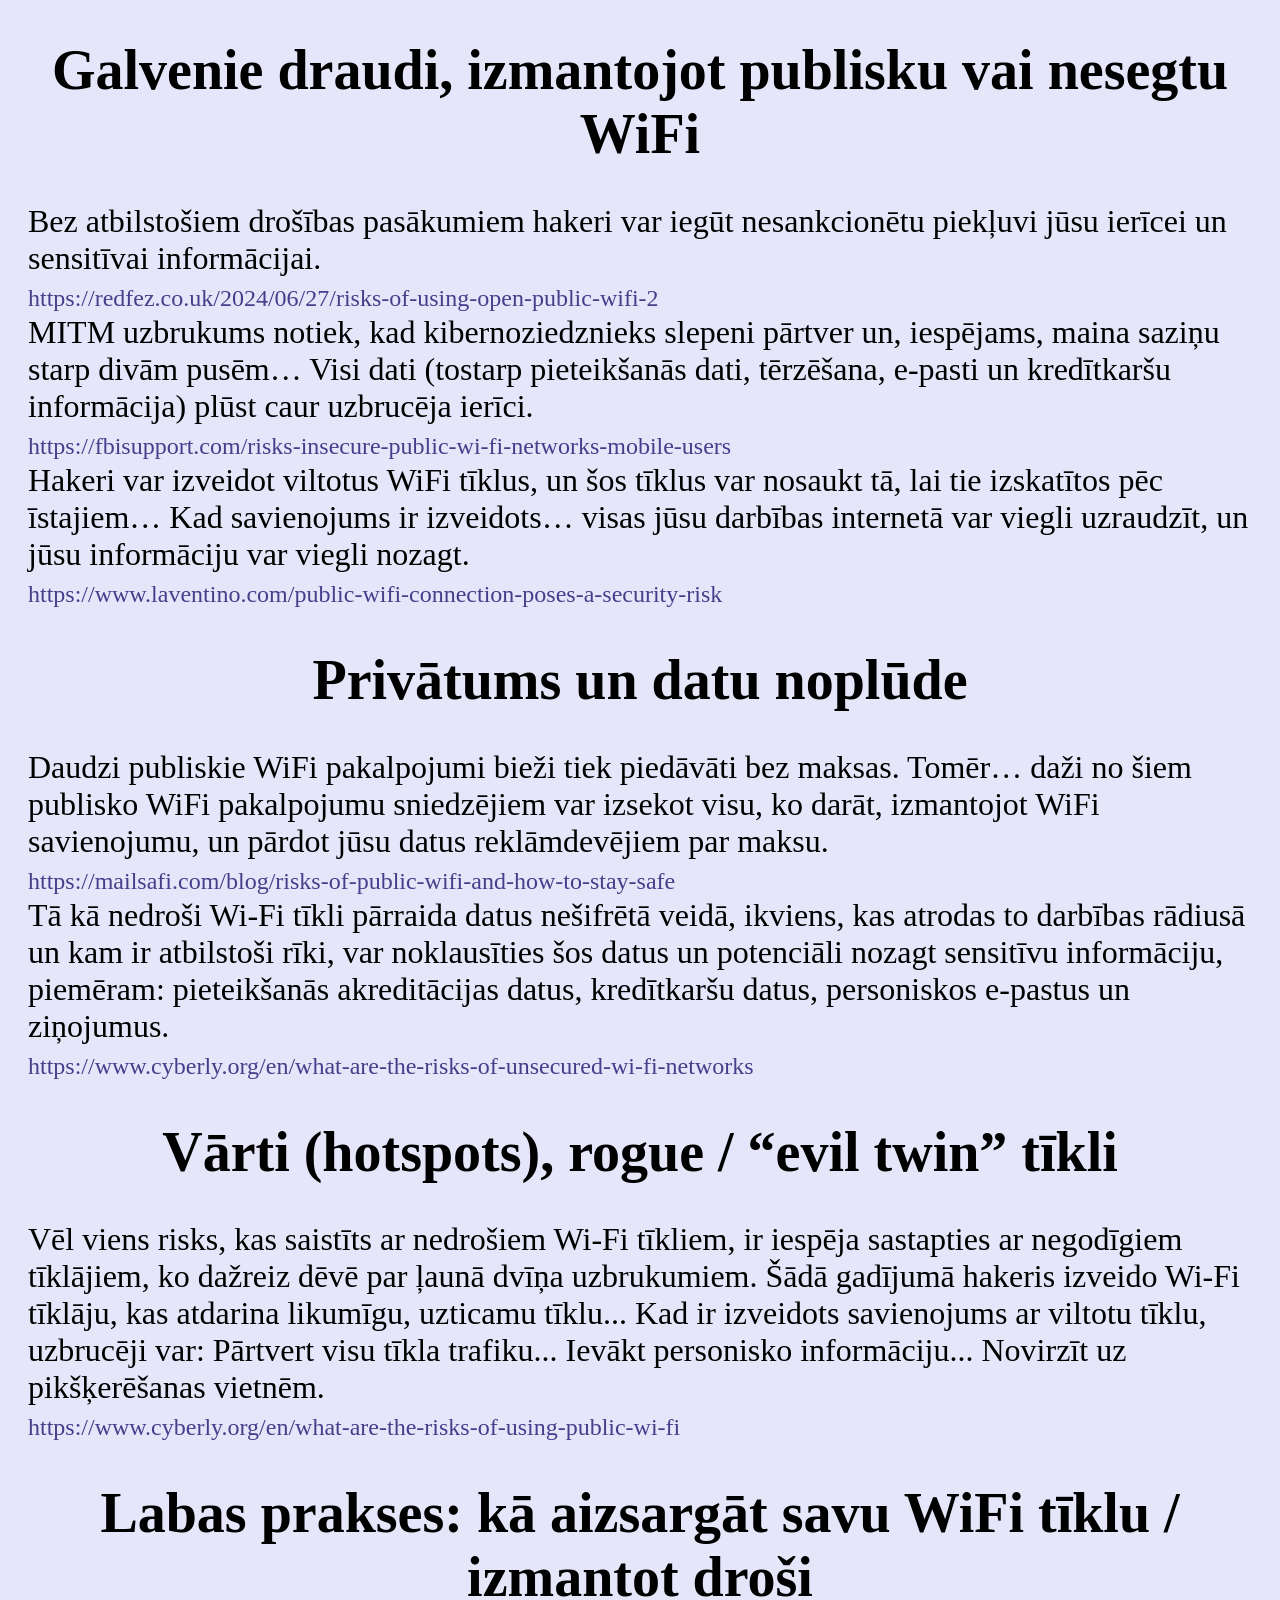
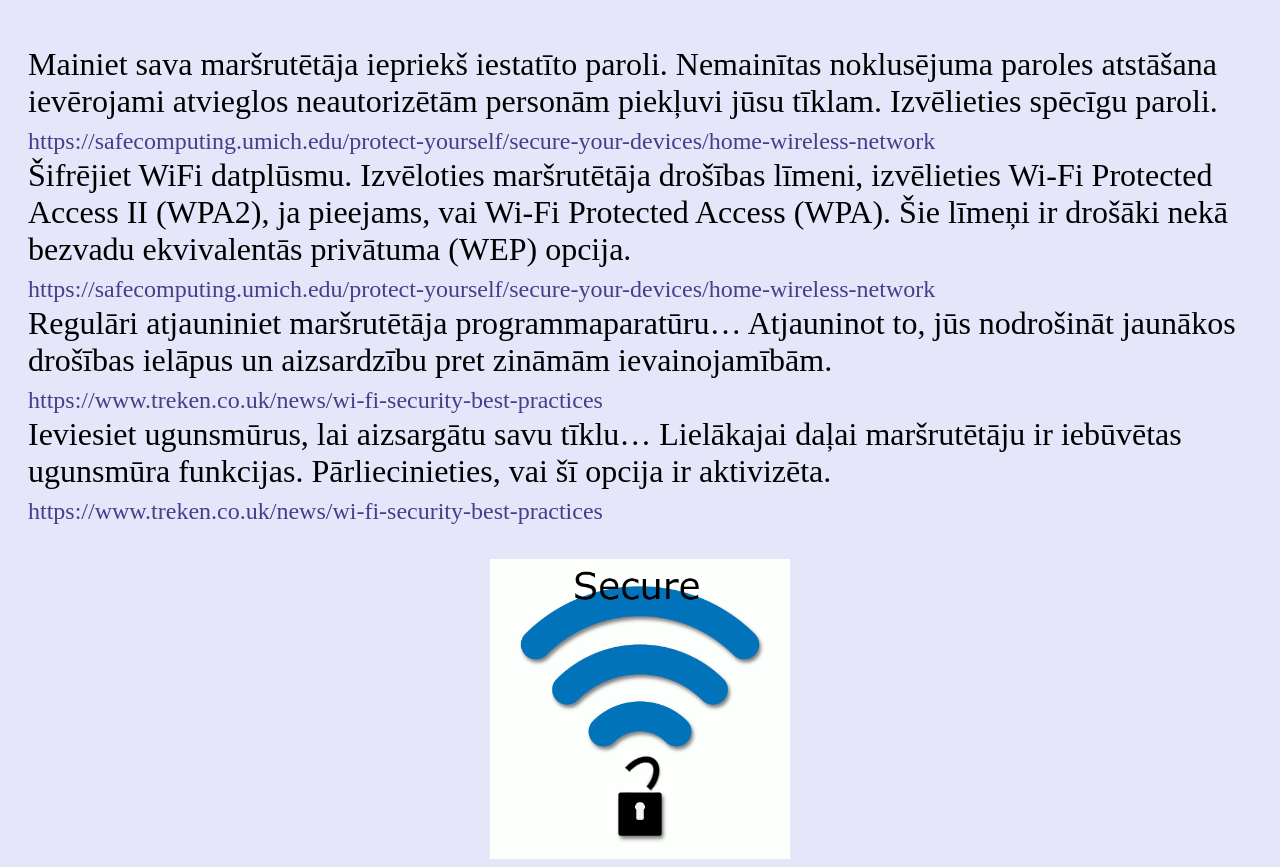
==== otrais.html @ cdab8ce7 "Merge pull request #2 from alvin10239/master Master" ====
<!DOCTYPE html>
<!--
Click nbfs://nbhost/SystemFileSystem/Templates/Licenses/license-default.txt to change this license
Click nbfs://nbhost/SystemFileSystem/Templates/Other/html.html to edit this template
-->
<html>
    <head>
        <title>WIFI SAFETY</title>
        <style>
            
     body{background-color:lavender}
     h1{font-size:56px;
     text-align:center }
     p{font-size:32px;margin-left:20px}
     img { margin-left: 20px;
  margin-top: 0px;}
      video { margin-left: 20px;
  margin-top: 0px;}
      a{font-size:40px; margin-left:1480px}
      
      .links{color:darkslateblue; font-size:24px}
     </style>
     <meta charset="UTF-8">
     <meta name="viewport" content="width=device-width, initial-scale=1.0">
    </head>
    <body>
        
       <h1>Galvenie draudi, izmantojot publisku vai nesegtu WiFi</h1><!-- comment -->
    <p> Bez atbilstošiem drošības pasākumiem hakeri var iegūt nesankcionētu piekļuvi jūsu ierīcei un sensitīvai informācijai. <br>
       <span class="links">https://redfez.co.uk/2024/06/27/risks-of-using-open-public-wifi-2</span><br>
MITM uzbrukums notiek, kad kibernoziedznieks slepeni pārtver un, iespējams, maina saziņu starp divām pusēm… Visi dati (tostarp pieteikšanās dati, tērzēšana, e-pasti un kredītkaršu informācija) plūst caur uzbrucēja ierīci.<br>
<span class="links">https://fbisupport.com/risks-insecure-public-wi-fi-networks-mobile-users</span><br>
Hakeri var izveidot viltotus WiFi tīklus, un šos tīklus var nosaukt tā, lai tie izskatītos pēc īstajiem… Kad savienojums ir izveidots… visas jūsu darbības internetā var viegli uzraudzīt, un jūsu informāciju var viegli nozagt.<br>
<span class="links">https://www.laventino.com/public-wifi-connection-poses-a-security-risk</span><br>
       </p>
       <h1>Privātums un datu noplūde</h1>
       <p> Daudzi publiskie WiFi pakalpojumi bieži tiek piedāvāti bez maksas. Tomēr… daži no šiem publisko WiFi pakalpojumu sniedzējiem var izsekot visu, ko darāt, izmantojot WiFi savienojumu, un pārdot jūsu datus reklāmdevējiem par maksu.<br>
           <span class="links">https://mailsafi.com/blog/risks-of-public-wifi-and-how-to-stay-safe</span><br>
Tā kā nedroši Wi-Fi tīkli pārraida datus nešifrētā veidā, ikviens, kas atrodas to darbības rādiusā un kam ir atbilstoši rīki, var noklausīties šos datus un potenciāli nozagt sensitīvu informāciju, piemēram: pieteikšanās akreditācijas datus, kredītkaršu datus, personiskos e-pastus un ziņojumus.<br>
<span class="links">https://www.cyberly.org/en/what-are-the-risks-of-unsecured-wi-fi-networks</span><br>
       </p> 
       <h1>Vārti (hotspots), rogue / “evil twin” tīkli</h1>
       <p> Vēl viens risks, kas saistīts ar nedrošiem Wi-Fi tīkliem, ir iespēja sastapties ar negodīgiem tīklājiem, ko dažreiz dēvē par ļaunā dvīņa uzbrukumiem. Šādā gadījumā hakeris izveido Wi-Fi tīklāju, kas atdarina likumīgu, uzticamu tīklu... Kad ir izveidots savienojums ar viltotu tīklu, uzbrucēji var: Pārtvert visu tīkla trafiku... Ievākt personisko informāciju... Novirzīt uz pikšķerēšanas vietnēm.<br>
<span class="links">https://www.cyberly.org/en/what-are-the-risks-of-using-public-wi-fi</span><br>
       </p>
       <h1>Labas prakses: kā aizsargāt savu WiFi tīklu / izmantot droši</h1>
       <p> Mainiet sava maršrutētāja iepriekš iestatīto paroli. Nemainītas noklusējuma paroles atstāšana ievērojami atvieglos neautorizētām personām piekļuvi jūsu tīklam. Izvēlieties spēcīgu paroli.<br>
<span class="links">https://safecomputing.umich.edu/protect-yourself/secure-your-devices/home-wireless-network</span><br>
Šifrējiet WiFi datplūsmu. Izvēloties maršrutētāja drošības līmeni, izvēlieties Wi-Fi Protected Access II (WPA2), ja pieejams, vai Wi-Fi Protected Access (WPA). Šie līmeņi ir drošāki nekā bezvadu ekvivalentās privātuma (WEP) opcija.<br><!-- comment -->
<span class="links">https://safecomputing.umich.edu/protect-yourself/secure-your-devices/home-wireless-network</span><br>
Regulāri atjauniniet maršrutētāja programmaparatūru… Atjauninot to, jūs nodrošināt jaunākos drošības ielāpus un aizsardzību pret zināmām ievainojamībām.<br>
<span class="links">https://www.treken.co.uk/news/wi-fi-security-best-practices</span><br>
Ieviesiet ugunsmūrus, lai aizsargātu savu tīklu… Lielākajai daļai maršrutētāju ir iebūvētas ugunsmūra funkcijas. Pārliecinieties, vai šī opcija ir aktivizēta.<br>
<span class="links">https://www.treken.co.uk/news/wi-fi-security-best-practices</span><br>
       </p>

       
       <img src="images/Secure-WiFi_1.gif" alt="WIFI GIF" style="width:300px;height:300px;display:block;margin:0 auto;">       
       
       
       
    </body>
</html>
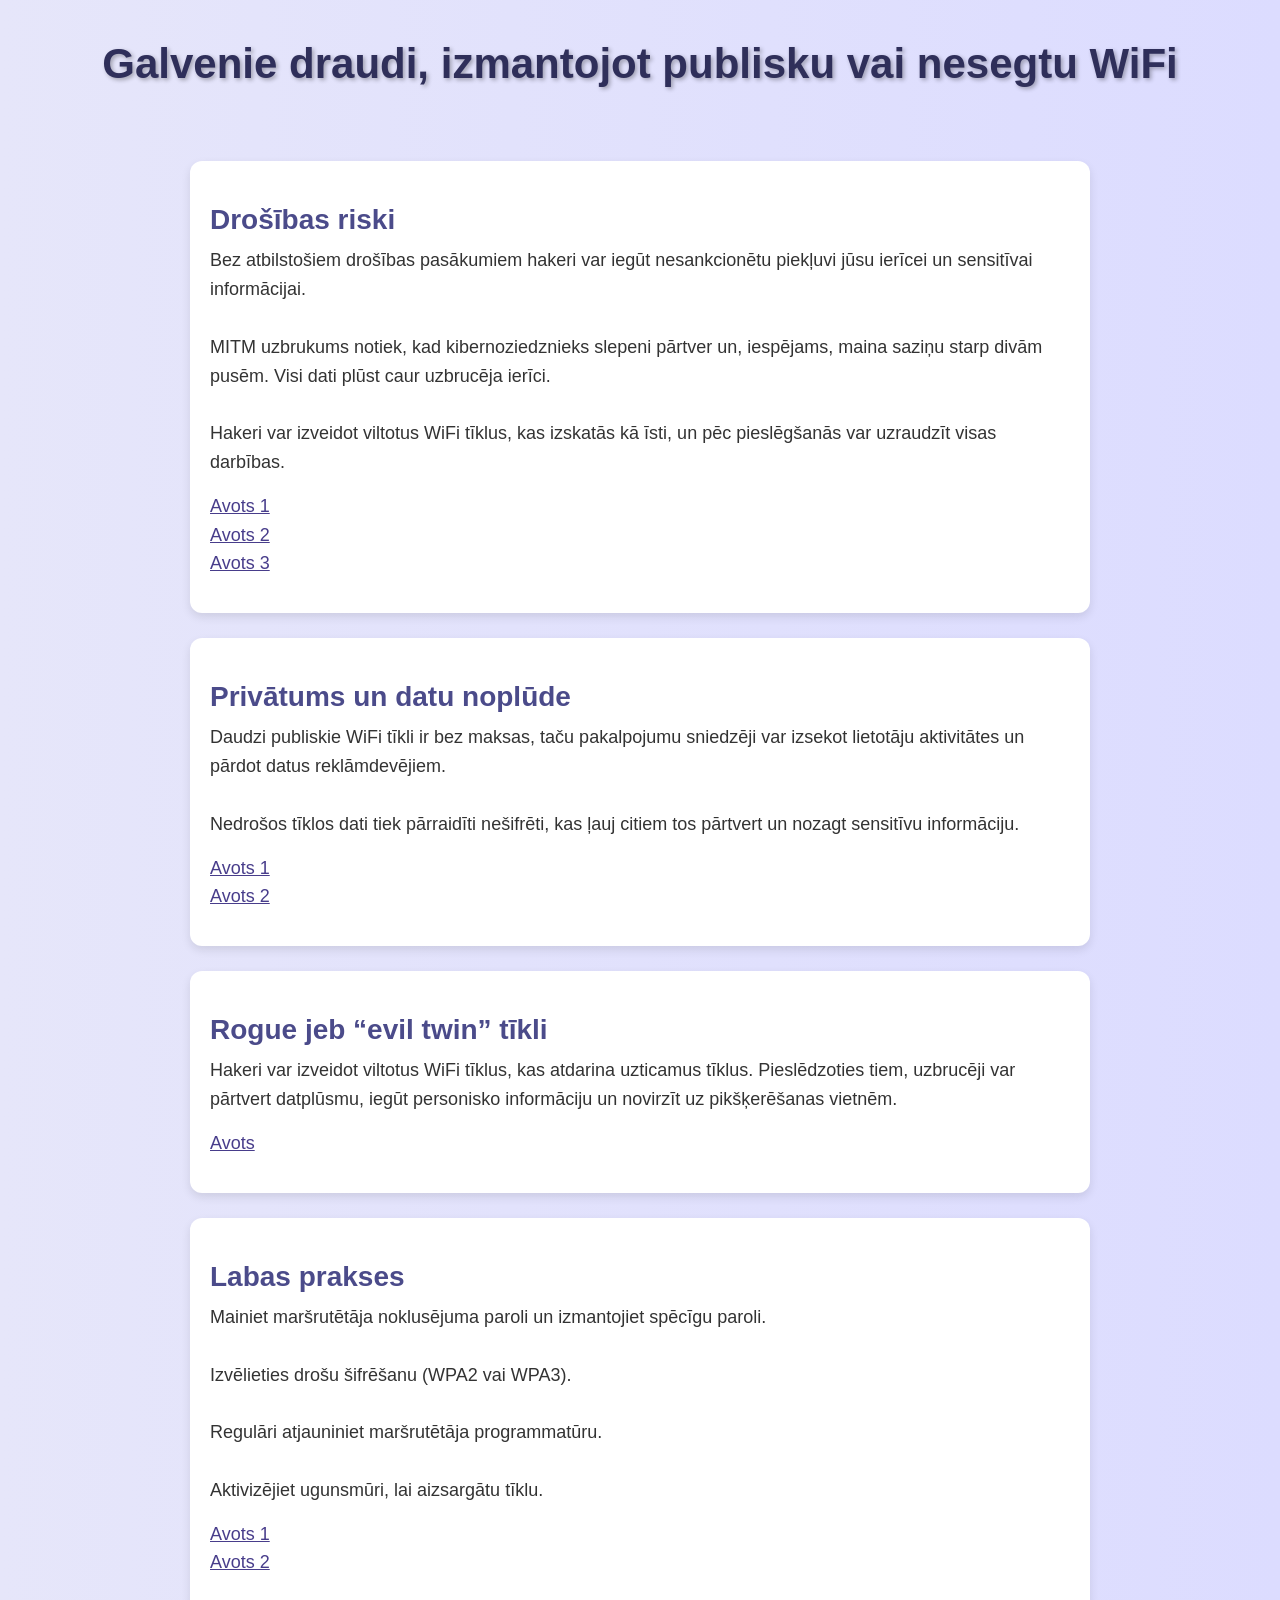
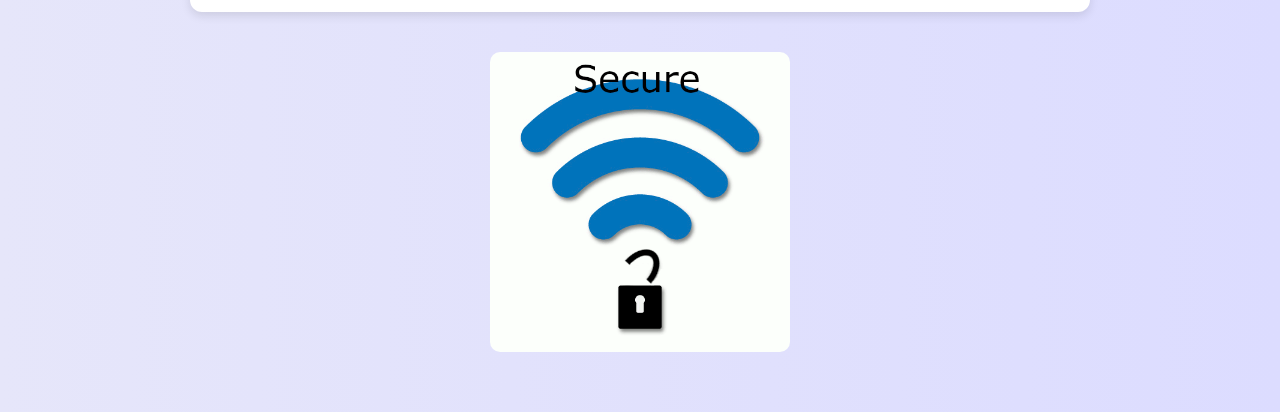
==== commit a00dc6c9: "Merge pull request #3 from alvin10239/master NEKAS" ====
--- a/otrais.html
+++ b/otrais.html
@@ -1,63 +1,130 @@
 <!DOCTYPE html>
-<!--
-Click nbfs://nbhost/SystemFileSystem/Templates/Licenses/license-default.txt to change this license
-Click nbfs://nbhost/SystemFileSystem/Templates/Other/html.html to edit this template
--->
-<html>
-    <head>
-        <title>WIFI SAFETY</title>
-        <style>
-            
-     body{background-color:lavender}
-     h1{font-size:56px;
-     text-align:center }
-     p{font-size:32px;margin-left:20px}
-     img { margin-left: 20px;
-  margin-top: 0px;}
-      video { margin-left: 20px;
-  margin-top: 0px;}
-      a{font-size:40px; margin-left:1480px}
-      
-      .links{color:darkslateblue; font-size:24px}
-     </style>
-     <meta charset="UTF-8">
-     <meta name="viewport" content="width=device-width, initial-scale=1.0">
-    </head>
-    <body>
-        
-       <h1>Galvenie draudi, izmantojot publisku vai nesegtu WiFi</h1><!-- comment -->
-    <p> Bez atbilstošiem drošības pasākumiem hakeri var iegūt nesankcionētu piekļuvi jūsu ierīcei un sensitīvai informācijai. <br>
-       <span class="links">https://redfez.co.uk/2024/06/27/risks-of-using-open-public-wifi-2</span><br>
-MITM uzbrukums notiek, kad kibernoziedznieks slepeni pārtver un, iespējams, maina saziņu starp divām pusēm… Visi dati (tostarp pieteikšanās dati, tērzēšana, e-pasti un kredītkaršu informācija) plūst caur uzbrucēja ierīci.<br>
-<span class="links">https://fbisupport.com/risks-insecure-public-wi-fi-networks-mobile-users</span><br>
-Hakeri var izveidot viltotus WiFi tīklus, un šos tīklus var nosaukt tā, lai tie izskatītos pēc īstajiem… Kad savienojums ir izveidots… visas jūsu darbības internetā var viegli uzraudzīt, un jūsu informāciju var viegli nozagt.<br>
-<span class="links">https://www.laventino.com/public-wifi-connection-poses-a-security-risk</span><br>
-       </p>
-       <h1>Privātums un datu noplūde</h1>
-       <p> Daudzi publiskie WiFi pakalpojumi bieži tiek piedāvāti bez maksas. Tomēr… daži no šiem publisko WiFi pakalpojumu sniedzējiem var izsekot visu, ko darāt, izmantojot WiFi savienojumu, un pārdot jūsu datus reklāmdevējiem par maksu.<br>
-           <span class="links">https://mailsafi.com/blog/risks-of-public-wifi-and-how-to-stay-safe</span><br>
-Tā kā nedroši Wi-Fi tīkli pārraida datus nešifrētā veidā, ikviens, kas atrodas to darbības rādiusā un kam ir atbilstoši rīki, var noklausīties šos datus un potenciāli nozagt sensitīvu informāciju, piemēram: pieteikšanās akreditācijas datus, kredītkaršu datus, personiskos e-pastus un ziņojumus.<br>
-<span class="links">https://www.cyberly.org/en/what-are-the-risks-of-unsecured-wi-fi-networks</span><br>
-       </p> 
-       <h1>Vārti (hotspots), rogue / “evil twin” tīkli</h1>
-       <p> Vēl viens risks, kas saistīts ar nedrošiem Wi-Fi tīkliem, ir iespēja sastapties ar negodīgiem tīklājiem, ko dažreiz dēvē par ļaunā dvīņa uzbrukumiem. Šādā gadījumā hakeris izveido Wi-Fi tīklāju, kas atdarina likumīgu, uzticamu tīklu... Kad ir izveidots savienojums ar viltotu tīklu, uzbrucēji var: Pārtvert visu tīkla trafiku... Ievākt personisko informāciju... Novirzīt uz pikšķerēšanas vietnēm.<br>
-<span class="links">https://www.cyberly.org/en/what-are-the-risks-of-using-public-wi-fi</span><br>
-       </p>
-       <h1>Labas prakses: kā aizsargāt savu WiFi tīklu / izmantot droši</h1>
-       <p> Mainiet sava maršrutētāja iepriekš iestatīto paroli. Nemainītas noklusējuma paroles atstāšana ievērojami atvieglos neautorizētām personām piekļuvi jūsu tīklam. Izvēlieties spēcīgu paroli.<br>
-<span class="links">https://safecomputing.umich.edu/protect-yourself/secure-your-devices/home-wireless-network</span><br>
-Šifrējiet WiFi datplūsmu. Izvēloties maršrutētāja drošības līmeni, izvēlieties Wi-Fi Protected Access II (WPA2), ja pieejams, vai Wi-Fi Protected Access (WPA). Šie līmeņi ir drošāki nekā bezvadu ekvivalentās privātuma (WEP) opcija.<br><!-- comment -->
-<span class="links">https://safecomputing.umich.edu/protect-yourself/secure-your-devices/home-wireless-network</span><br>
-Regulāri atjauniniet maršrutētāja programmaparatūru… Atjauninot to, jūs nodrošināt jaunākos drošības ielāpus un aizsardzību pret zināmām ievainojamībām.<br>
-<span class="links">https://www.treken.co.uk/news/wi-fi-security-best-practices</span><br>
-Ieviesiet ugunsmūrus, lai aizsargātu savu tīklu… Lielākajai daļai maršrutētāju ir iebūvētas ugunsmūra funkcijas. Pārliecinieties, vai šī opcija ir aktivizēta.<br>
-<span class="links">https://www.treken.co.uk/news/wi-fi-security-best-practices</span><br>
-       </p>
+<html lang="lv">
+<head>
+    <title>WiFi Safety</title>
+    <meta charset="UTF-8">
+    <meta name="viewport" content="width=device-width, initial-scale=1">
+<link rel="stylesheet" href="css/mansStils.css">
+    <style>
+        body {
+            background: linear-gradient(to right, #e6e6fa, #dcdcff);
+            font-family: Arial, sans-serif;
+            margin: 0;
+        }
 
-       
-       <img src="images/Secure-WiFi_1.gif" alt="WIFI GIF" style="width:300px;height:300px;display:block;margin:0 auto;">       
-       
-       
-       
-    </body>
-</html>
+        h1 {
+            text-align: center;
+            font-size: 42px;
+            margin-top: 40px;
+        }
+
+        h2 {
+            font-size: 28px;
+            margin-bottom: 10px;
+        }
+
+        p {
+            font-size: 18px;
+            line-height: 1.6;
+        }
+
+        .container {
+            max-width: 900px;
+            margin: auto;
+            padding: 20px;
+        }
+
+        .card {
+            background: white;
+            padding: 20px;
+            margin: 25px 0;
+            border-radius: 12px;
+            box-shadow: 0 4px 10px rgba(0,0,0,0.1);
+        }
+
+        a {
+            color: darkslateblue;
+            word-break: break-all;
+        }
+
+        img {
+            display: block;
+            margin: 40px auto;
+            border-radius: 10px;
+        }
+    </style>
+</head>
+
+<body>
+
+<h1>Galvenie draudi, izmantojot publisku vai nesegtu WiFi</h1>
+
+<div class="container">
+
+    <div class="card">
+        <h2>Drošības riski</h2>
+        <p>
+            Bez atbilstošiem drošības pasākumiem hakeri var iegūt nesankcionētu piekļuvi jūsu ierīcei un sensitīvai informācijai.
+            <br><br>
+            MITM uzbrukums notiek, kad kibernoziedznieks slepeni pārtver un, iespējams, maina saziņu starp divām pusēm. Visi dati plūst caur uzbrucēja ierīci.
+            <br><br>
+            Hakeri var izveidot viltotus WiFi tīklus, kas izskatās kā īsti, un pēc pieslēgšanās var uzraudzīt visas darbības.
+        </p>
+
+        <p>
+            <a href="https://redfez.co.uk/2024/06/27/risks-of-using-open-public-wifi-2" target="_blank">Avots 1</a><br>
+            <a href="https://fbisupport.com/risks-insecure-public-wi-fi-networks-mobile-users" target="_blank">Avots 2</a><br>
+            <a href="https://www.laventino.com/public-wifi-connection-poses-a-security-risk" target="_blank">Avots 3</a>
+        </p>
+    </div>
+
+    <div class="card">
+        <h2>Privātums un datu noplūde</h2>
+        <p>
+            Daudzi publiskie WiFi tīkli ir bez maksas, taču pakalpojumu sniedzēji var izsekot lietotāju aktivitātes un pārdot datus reklāmdevējiem.
+            <br><br>
+            Nedrošos tīklos dati tiek pārraidīti nešifrēti, kas ļauj citiem tos pārtvert un nozagt sensitīvu informāciju.
+        </p>
+
+        <p>
+            <a href="https://mailsafi.com/blog/risks-of-public-wifi-and-how-to-stay-safe" target="_blank">Avots 1</a><br>
+            <a href="https://www.cyberly.org/en/what-are-the-risks-of-unsecured-wi-fi-networks" target="_blank">Avots 2</a>
+        </p>
+    </div>
+
+    <div class="card">
+        <h2>Rogue jeb “evil twin” tīkli</h2>
+        <p>
+            Hakeri var izveidot viltotus WiFi tīklus, kas atdarina uzticamus tīklus. Pieslēdzoties tiem, uzbrucēji var pārtvert datplūsmu,
+            iegūt personisko informāciju un novirzīt uz pikšķerēšanas vietnēm.
+        </p>
+
+        <p>
+            <a href="https://www.cyberly.org/en/what-are-the-risks-of-using-public-wi-fi" target="_blank">Avots</a>
+        </p>
+    </div>
+
+    <div class="card">
+        <h2>Labas prakses</h2>
+        <p>
+            Mainiet maršrutētāja noklusējuma paroli un izmantojiet spēcīgu paroli.
+            <br><br>
+            Izvēlieties drošu šifrēšanu (WPA2 vai WPA3).
+            <br><br>
+            Regulāri atjauniniet maršrutētāja programmatūru.
+            <br><br>
+            Aktivizējiet ugunsmūri, lai aizsargātu tīklu.
+        </p>
+
+        <p>
+            <a href="https://safecomputing.umich.edu/protect-yourself/secure-your-devices/home-wireless-network" target="_blank">Avots 1</a><br>
+            <a href="https://www.treken.co.uk/news/wi-fi-security-best-practices" target="_blank">Avots 2</a>
+        </p>
+    </div>
+
+    <img src="images/Secure-WiFi_1.gif" width="300">
+
+</div>
+
+</body>
+</html>
--- a/css/mansStils.css
+++ b/css/mansStils.css
@@ -0,0 +1,89 @@
+/* Fona attēls un pamata stils */
+body {
+    background-image: url("../images/fons.jpg"); /* ievieto savu fona bildi images/ mapē */
+    background-size: cover;
+    background-position: center;
+    background-attachment: fixed;
+    color: #333333; /* teksta krāsa */
+    font-family: Arial, sans-serif;
+    margin: 0;
+}
+
+/* Galvenie virsraksti */
+h1 {
+    text-align: center;
+    font-size: 48px;
+    margin-top: 100px;
+    color: #2f2f5a; /* var mainīt uz citu krāsu */
+    text-shadow: 2px 2px 4px rgba(0,0,0,0.3); /* viegla ēna uz fona */
+}
+
+h2 {
+    font-size: 26px;
+    color: #4b4b8a;
+    margin-bottom: 10px;
+}
+
+/* Parasti teksti */
+p {
+    font-size: 17px;
+    line-height: 1.6;
+    max-width: 900px;
+    margin: 0 0 15px 0;
+}
+
+/* Kārto saturu */
+.container {
+    max-width: 900px;
+    margin: auto;
+    padding: 20px;
+}
+
+/* Kartītes stils */
+.card {
+    background: rgba(255, 255, 255, 0.9); /* puscaurspīdīgs balts fons, lai tekstu varētu saskatīt */
+    padding: 20px;
+    margin: 25px 0;
+    border-radius: 15px;
+    box-shadow: 0 4px 12px rgba(0,0,0,0.1);
+}
+
+/* Bildes un video */
+img, video {
+    display: block;
+    margin: 10px auto;
+    border-radius: 10px;
+    max-width: 100%;
+}
+
+/* Lejupielādes poga */
+.download {
+    display: block;
+    text-align: center;
+    margin: 40px auto;
+    padding: 15px;
+    width: 300px;
+    background: #6a5acd;
+    color: white;
+    border-radius: 10px;
+    text-decoration: none;
+    font-size: 20px;
+    transition: 0.3s;
+}
+
+.download:hover {
+    background: #483d8b;
+}
+
+/* Avotu saites WiFi sadaļā */
+a.source {
+    color: darkslateblue;
+    display: block;
+    margin-top: 5px;
+    word-break: break-all;
+}
+
+/* Lai navbar neaizsedz saturu */
+.spacer {
+    height: 70px;
+}
